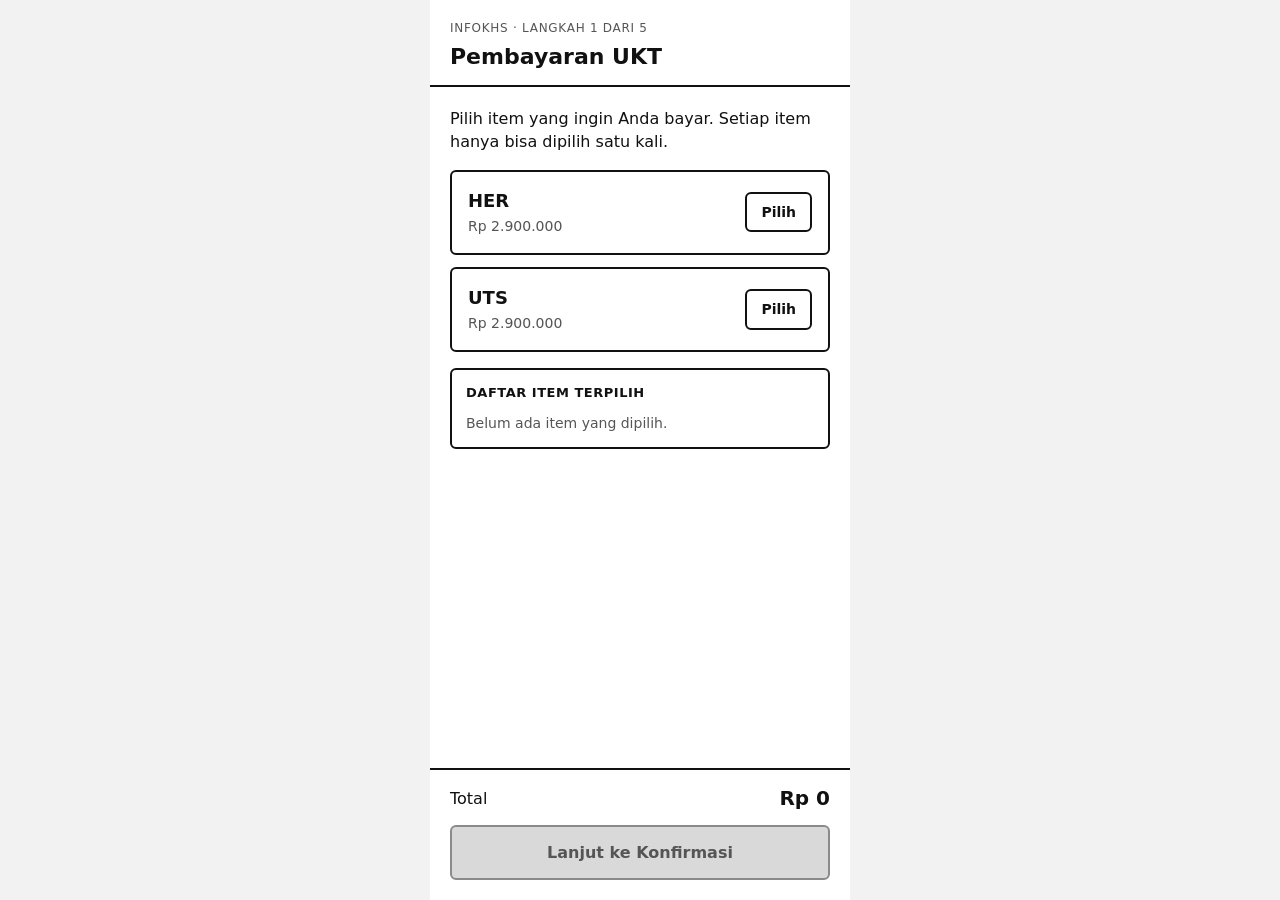
==== konfirmasi.html @ 21c5bb42 "feat: tambah source code awal (versi hitam putih, 6 halaman)" ====
<!doctype html>
<html lang="id">
<head>
<meta charset="utf-8">
<meta name="viewport" content="width=device-width, initial-scale=1">
<title>Layar 4 · Pembayaran UKT InfoKHS</title>
<link rel="stylesheet" href="style.css">
</head>
<body data-page="confirm" data-file="konfirmasi.html">
<main class="app">
  <header class="bar">
    <p class="step">InfoKHS · Langkah 4 dari 5</p>
    <h1>Konfirmasi Pembayaran</h1>
  </header>
  <section class="view">
    <p>Periksa kembali pilihan Anda sebelum memilih bank.</p>
    <section class="box" aria-label="Rincian pembayaran UKT">
      <h2>Rincian pembayaran UKT</h2>
      <ul class="rows" id="confirm-list"></ul>
    </section>
    <p class="note" id="confirm-note"></p>
  </section>
  <footer class="foot">
    <div class="total"><span>Total</span><strong id="total">Rp 0</strong></div>
    <div class="actions">
      <button type="button" class="btn ghost" id="btn-back">Ubah pilihan</button>
      <button type="button" class="btn primary" id="btn-next">Pilih Bank</button>
    </div>
  </footer>
</main>
<script src="app.js"></script>
</body>
</html>
---- style.css ----
/* Versi hitam putih (tanpa UX Skill). */
:root {
  --bg: #ffffff;
  --fg: #111111;
  --muted: #555555;
  --line: #111111;
  --soft: #f2f2f2;
}
* { box-sizing: border-box; }
body {
  margin: 0;
  background: var(--soft);
  color: var(--fg);
  font-family: system-ui, -apple-system, "Segoe UI", Roboto, sans-serif;
  font-size: 16px;
  line-height: 1.45;
}
.app {
  max-width: 420px;
  min-height: 100vh;
  margin: 0 auto;
  background: var(--bg);
  display: flex;
  flex-direction: column;
}
.bar { padding: 20px 20px 12px; border-bottom: 2px solid var(--line); }
.step { margin: 0 0 4px; font-size: 12px; letter-spacing: .06em; text-transform: uppercase; color: var(--muted); }
h1 { margin: 0; font-size: 22px; }
h2 { margin: 0 0 10px; font-size: 13px; letter-spacing: .04em; text-transform: uppercase; }
.view { padding: 20px; display: flex; flex-direction: column; gap: 16px; flex: 1; }
p { margin: 0; }
.muted { color: var(--muted); font-size: 14px; }
.note { border: 2px solid var(--line); border-radius: 6px; padding: 12px; }
.items, .rows { list-style: none; margin: 0; padding: 0; display: flex; flex-direction: column; gap: 12px; }
.item {
  width: 100%;
  display: flex; justify-content: space-between; align-items: center; gap: 12px;
  border: 2px solid var(--line); border-radius: 6px; background: var(--bg);
  padding: 16px; min-height: 44px; font: inherit; color: inherit; text-align: left; cursor: pointer;
}
.item .name { font-size: 18px; font-weight: 700; display: block; }
.item .price { font-size: 14px; color: var(--muted); }
.item .tag { border: 2px solid var(--line); border-radius: 6px; padding: 8px 14px; font-size: 14px; font-weight: 600; }
.item[aria-pressed="true"] { border-width: 3px; background: var(--fg); color: var(--bg); }
.item[aria-pressed="true"] .price { color: var(--bg); }
.item[aria-pressed="true"] .tag { border-color: var(--bg); }
.box { border: 2px solid var(--line); border-radius: 6px; padding: 14px; }
.rows li { display: flex; justify-content: space-between; align-items: center; gap: 12px; padding-bottom: 8px; border-bottom: 1px solid #8a8a8a; }
.rows li:last-child { border-bottom: 0; padding-bottom: 0; }
.rm { border: 2px solid var(--line); border-radius: 6px; background: var(--bg); padding: 6px 10px; font: inherit; font-size: 13px; cursor: pointer; min-height: 44px; }
.va-number { font-size: 24px; font-weight: 700; letter-spacing: .08em; }
.foot { margin-top: auto; border-top: 2px solid var(--line); padding: 14px 20px 20px; display: flex; flex-direction: column; gap: 12px; }
.total { display: flex; justify-content: space-between; align-items: center; }
.total strong { font-size: 20px; }
.actions { display: flex; gap: 10px; }
.btn { flex: 1; border: 2px solid var(--line); border-radius: 6px; padding: 14px; font: inherit; font-weight: 600; cursor: pointer; min-height: 44px; }
.btn.primary { background: var(--fg); color: var(--bg); }
.btn.ghost { background: var(--bg); color: var(--fg); }
.btn:disabled { background: #d9d9d9; color: var(--muted); border-color: #8a8a8a; cursor: not-allowed; }
button:focus-visible { outline: 3px solid #1d4ed8; outline-offset: 2px; }
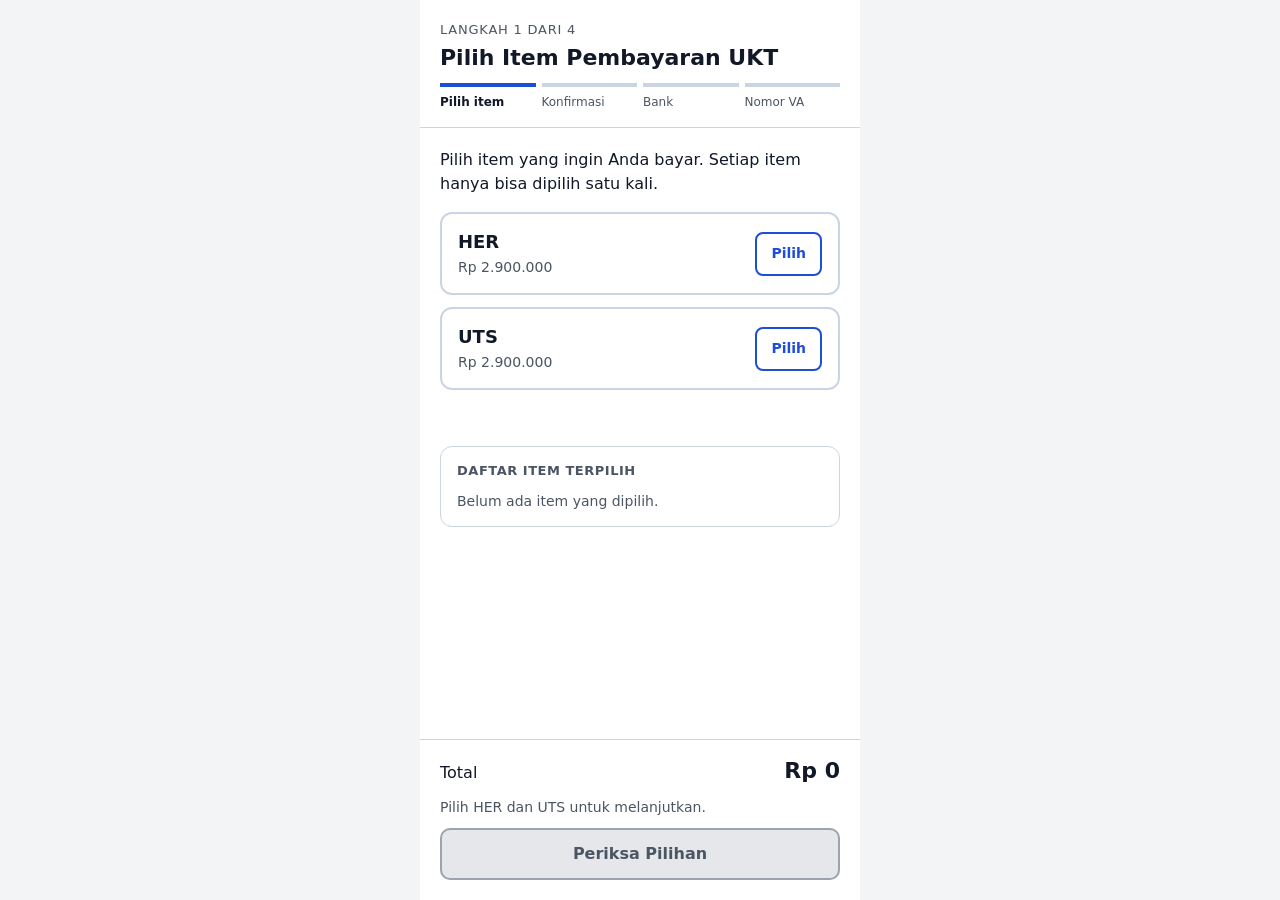
==== commit 62c201d3: "refactor: terapkan UX Skill, gabung 6 halaman jadi 4" ====
--- a/konfirmasi.html
+++ b/konfirmasi.html
@@ -3,14 +3,20 @@
 <head>
 <meta charset="utf-8">
 <meta name="viewport" content="width=device-width, initial-scale=1">
-<title>Layar 4 · Pembayaran UKT InfoKHS</title>
+<title>Konfirmasi · Pembayaran UKT InfoKHS</title>
 <link rel="stylesheet" href="style.css">
 </head>
 <body data-page="confirm" data-file="konfirmasi.html">
 <main class="app">
   <header class="bar">
-    <p class="step">InfoKHS · Langkah 4 dari 5</p>
+    <p class="step">Langkah 2 dari 4</p>
     <h1>Konfirmasi Pembayaran</h1>
+    <ol class="progress" aria-label="Tahapan pembayaran">
+      <li class="done">Pilih item</li>
+      <li class="current" aria-current="step">Konfirmasi</li>
+      <li class="">Bank</li>
+      <li class="">Nomor VA</li>
+    </ol>
   </header>
   <section class="view">
     <p>Periksa kembali pilihan Anda sebelum memilih bank.</p>
--- a/style.css
+++ b/style.css
@@ -1,60 +1,79 @@
-/* Versi hitam putih (tanpa UX Skill). */
+/* Versi setelah penerapan UX Skill (ux-skill/SKILL.md). */
 :root {
   --bg: #ffffff;
-  --fg: #111111;
-  --muted: #555555;
-  --line: #111111;
-  --soft: #f2f2f2;
+  --page: #f3f4f6;
+  --fg: #111827;
+  --muted: #4b5563;
+  --line: #cbd5e1;
+  --accent: #1d4ed8;
+  --accent-soft: #eff4ff;
 }
 * { box-sizing: border-box; }
 body {
   margin: 0;
-  background: var(--soft);
+  background: var(--page);
   color: var(--fg);
   font-family: system-ui, -apple-system, "Segoe UI", Roboto, sans-serif;
   font-size: 16px;
-  line-height: 1.45;
+  line-height: 1.5;
 }
 .app {
-  max-width: 420px;
+  max-width: 440px;
   min-height: 100vh;
   margin: 0 auto;
   background: var(--bg);
   display: flex;
   flex-direction: column;
 }
-.bar { padding: 20px 20px 12px; border-bottom: 2px solid var(--line); }
-.step { margin: 0 0 4px; font-size: 12px; letter-spacing: .06em; text-transform: uppercase; color: var(--muted); }
-h1 { margin: 0; font-size: 22px; }
-h2 { margin: 0 0 10px; font-size: 13px; letter-spacing: .04em; text-transform: uppercase; }
+.bar { padding: 20px 20px 16px; border-bottom: 1px solid var(--line); }
+.step { margin: 0 0 4px; font-size: 13px; letter-spacing: .06em; text-transform: uppercase; color: var(--muted); }
+h1 { margin: 0 0 12px; font-size: 22px; line-height: 1.25; }
+h2 { margin: 0 0 10px; font-size: 13px; letter-spacing: .04em; text-transform: uppercase; color: var(--muted); }
+p { margin: 0; }
+
+/* Indikator tahapan */
+.progress { list-style: none; margin: 0; padding: 0; display: grid; grid-template-columns: repeat(4, 1fr); gap: 6px; }
+.progress li { border-top: 4px solid var(--line); padding-top: 6px; font-size: 12px; color: var(--muted); }
+.progress li.done { border-top-color: var(--accent); }
+.progress li.current { border-top-color: var(--accent); color: var(--fg); font-weight: 700; }
+
 .view { padding: 20px; display: flex; flex-direction: column; gap: 16px; flex: 1; }
-p { margin: 0; }
 .muted { color: var(--muted); font-size: 14px; }
-.note { border: 2px solid var(--line); border-radius: 6px; padding: 12px; }
+.note { background: var(--accent-soft); border: 1px solid var(--accent); border-radius: 10px; padding: 12px 14px; }
+.status { min-height: 1.5em; font-weight: 600; color: var(--accent); }
 .items, .rows { list-style: none; margin: 0; padding: 0; display: flex; flex-direction: column; gap: 12px; }
+
+/* Kartu item */
 .item {
   width: 100%;
   display: flex; justify-content: space-between; align-items: center; gap: 12px;
-  border: 2px solid var(--line); border-radius: 6px; background: var(--bg);
-  padding: 16px; min-height: 44px; font: inherit; color: inherit; text-align: left; cursor: pointer;
+  border: 2px solid var(--line); border-radius: 12px; background: var(--bg);
+  padding: 14px 16px; min-height: 64px; font: inherit; color: inherit; text-align: left; cursor: pointer;
 }
+.item:hover { border-color: var(--accent); }
 .item .name { font-size: 18px; font-weight: 700; display: block; }
 .item .price { font-size: 14px; color: var(--muted); }
-.item .tag { border: 2px solid var(--line); border-radius: 6px; padding: 8px 14px; font-size: 14px; font-weight: 600; }
-.item[aria-pressed="true"] { border-width: 3px; background: var(--fg); color: var(--bg); }
-.item[aria-pressed="true"] .price { color: var(--bg); }
-.item[aria-pressed="true"] .tag { border-color: var(--bg); }
-.box { border: 2px solid var(--line); border-radius: 6px; padding: 14px; }
-.rows li { display: flex; justify-content: space-between; align-items: center; gap: 12px; padding-bottom: 8px; border-bottom: 1px solid #8a8a8a; }
+.item .tag { border: 2px solid var(--accent); color: var(--accent); border-radius: 8px; padding: 8px 14px; font-size: 14px; font-weight: 600; min-height: 44px; display: inline-flex; align-items: center; }
+.item[aria-pressed="true"] { border-color: var(--accent); background: var(--accent-soft); }
+.item[aria-pressed="true"] .tag { background: var(--accent); color: #ffffff; }
+.item[aria-pressed="true"] .tag::before { content: "\2713\00a0"; }
+
+.box { border: 1px solid var(--line); border-radius: 12px; padding: 14px 16px; }
+.rows li { display: flex; justify-content: space-between; align-items: center; gap: 12px; padding-bottom: 10px; border-bottom: 1px solid var(--line); }
 .rows li:last-child { border-bottom: 0; padding-bottom: 0; }
-.rm { border: 2px solid var(--line); border-radius: 6px; background: var(--bg); padding: 6px 10px; font: inherit; font-size: 13px; cursor: pointer; min-height: 44px; }
-.va-number { font-size: 24px; font-weight: 700; letter-spacing: .08em; }
-.foot { margin-top: auto; border-top: 2px solid var(--line); padding: 14px 20px 20px; display: flex; flex-direction: column; gap: 12px; }
-.total { display: flex; justify-content: space-between; align-items: center; }
-.total strong { font-size: 20px; }
+.rm { border: 2px solid var(--line); border-radius: 8px; background: var(--bg); color: var(--fg); padding: 6px 14px; font: inherit; font-size: 14px; cursor: pointer; min-height: 44px; }
+.rm:hover { border-color: var(--accent); }
+.va { background: var(--accent-soft); border-color: var(--accent); }
+.va-number { font-size: 26px; font-weight: 700; letter-spacing: .08em; margin-top: 4px; }
+
+/* Bilah bawah */
+.foot { position: sticky; bottom: 0; background: var(--bg); border-top: 1px solid var(--line); padding: 14px 20px 20px; display: flex; flex-direction: column; gap: 10px; }
+.total { display: flex; justify-content: space-between; align-items: baseline; }
+.total strong { font-size: 22px; }
+.hint { min-height: 1.4em; font-size: 14px; color: var(--muted); }
 .actions { display: flex; gap: 10px; }
-.btn { flex: 1; border: 2px solid var(--line); border-radius: 6px; padding: 14px; font: inherit; font-weight: 600; cursor: pointer; min-height: 44px; }
-.btn.primary { background: var(--fg); color: var(--bg); }
-.btn.ghost { background: var(--bg); color: var(--fg); }
-.btn:disabled { background: #d9d9d9; color: var(--muted); border-color: #8a8a8a; cursor: not-allowed; }
-button:focus-visible { outline: 3px solid #1d4ed8; outline-offset: 2px; }
+.btn { flex: 1; border: 2px solid var(--accent); border-radius: 10px; padding: 12px 14px; font: inherit; font-weight: 600; cursor: pointer; min-height: 48px; }
+.btn.primary { background: var(--accent); color: #ffffff; }
+.btn.ghost { background: var(--bg); color: var(--accent); }
+.btn:disabled { background: #e5e7eb; color: #4b5563; border-color: #9ca3af; cursor: not-allowed; }
+button:focus-visible { outline: 3px solid #111827; outline-offset: 2px; }
